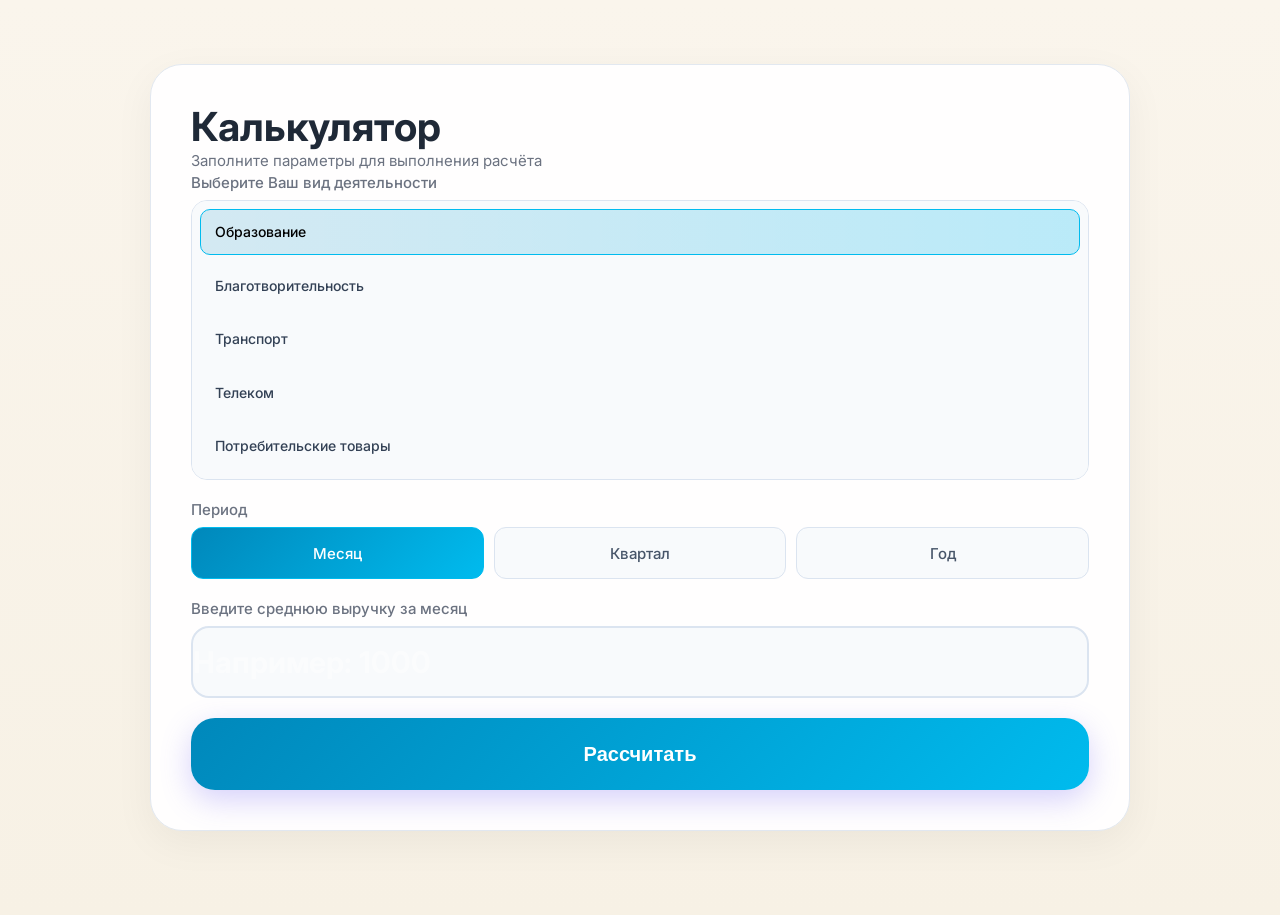
==== calculator.html @ 803e3420 "Add files via upload" ====
<!DOCTYPE html>
<html lang="ru">
<head>
    <meta charset="UTF-8">
    <meta name="viewport" content="width=device-width, initial-scale=1.0">
    <title>Калькулятор</title>

    <!-- Подключение шрифта -->
    <link rel="preconnect" href="https://fonts.googleapis.com">
    <link rel="preconnect" href="https://fonts.gstatic.com" crossorigin>
    <link href="https://fonts.googleapis.com/css2?family=Inter:wght@400;500;600;700&display=swap" rel="stylesheet">

    <!-- Подключение CSS -->
    <link rel="stylesheet" href="style.css">
</head>
<body>

    <div class="container">
        <div class="calculator-card">


            <h1>Калькулятор</h1>

            <p class="subtitle">
                Заполните параметры для выполнения расчёта
            </p>

            <form id="calculatorForm">

                <div class="form-group">
    <label>Выберите Ваш вид деятельности</label>

                    <div class="type-list">

                        <label class="radio-item">
                            <input type="radio" name="type" value="2.1" checked>
                            <span>Образование</span>
                        </label>

                        <label class="radio-item">
                            <input type="radio" name="type" value="2.2">
                            <span>Благотворительность</span>
                        </label>

                        <label class="radio-item">
                            <input type="radio" name="type" value="2.3">
                            <span>Транспорт</span>
                        </label>

                        <label class="radio-item">
                            <input type="radio" name="type" value="2.4">
                            <span>Телеком</span>
                        </label>

                        <label class="radio-item">
                            <input type="radio" name="type" value="2.5">
                            <span>Потребительские товары</span>
                        </label>

                        <label class="radio-item">
                            <input type="radio" name="type" value="2.6">
                            <span>Медицина</span>
                        </label>

                        <label class="radio-item">
                            <input type="radio" name="type" value="2.7">
                            <span>Страхование</span>
                        </label>

                        <label class="radio-item">
                            <input type="radio" name="type" value="2.8">
                            <span>Инвестиционные фонды, УК, НПФ</span>
                        </label>

                        <label class="radio-item">
                            <input type="radio" name="type" value="2.9">
                            <span>Самозанятый</span>
                        </label>

                        <label class="radio-item">
                            <input type="radio" name="type" value="4.1">
                            <span>ЖКХ</span>
                        </label>

                        <label class="radio-item">
                            <input type="radio" name="type" value="3.1">
                            <span>Иное</span>
                        </label>

                    </div>
                </div>

                <div class="form-group">
                <label>Период</label>

                <div class="period-selector">

                    <input
                        type="radio"
                        id="month"
                        name="period"
                        value="1"
                        checked
                    >

                    <label for="month" class="period-btn">
                        Месяц
                    </label>

                    <input
                        type="radio"
                        id="quarter"
                        name="period"
                        value="3"
                    >

                    <label for="quarter" class="period-btn">
                        Квартал
                    </label>

                    <input
                        type="radio"
                        id="year"
                        name="period"
                        value="12"
                    >

                    <label for="year" class="period-btn">
                        Год
                    </label>

                </div>
            </div>

                <div class="form-group">
                    <label for="amount">Введите среднюю выручку за месяц</label>
                    <input
                        type="text"
                        id="amount"
                        inputmode="numeric"
                        oninput="this.value=this.value.replace(/[^0-9]/g,'')"
                        placeholder="Например: 1000"
                        required
                    >
                </div>

                <button type="submit" class="btn">
                    Рассчитать
                </button>

            </form>

        </div>
    </div>

    <script src = "script.js"></script>

</body>
</html>
---- style.css ----
:root {
    --bg: #f4f7fb;

    --card: #ffffff;
    --card-border: #e5e7eb;

    --text: #1f2937;
    --text-secondary: #6b7280;

    --accent: #00b5f0;
    --accent-hover: #009ad1;

    --shadow:
        0 8px 24px rgba(15,23,42,.06);

    --radius: 24px;
}

* {
    margin: 0;
    padding: 0;
    box-sizing: border-box;
}
html {
    font-size: 16px;
}

body {

    min-height: 100vh;

    font-family: Inter, Arial, sans-serif;

    background:
        linear-gradient(
            180deg,
            #FAF5EC 0%,
            #F7F1E5 100%
        );

    color: var(--text);

    padding: 24px;
}

.container {

    width: min(980px, calc(100% - 32px));

    margin: 0 auto;

    padding: 40px 0 60px;
}

.calculator-card {

    background: rgba(255,255,255,.95);

    border-radius: 32px;

    padding: 40px;

    border: 1px solid #e2e8f0;

    box-shadow:
        0 12px 40px rgba(0,0,0,.05);
}

h1 {
    font-size: clamp(28px, 4vw, 40px);
    font-weight: 700;
    line-height: 1.1;
    color: var(--text);
}

.subtitle {
    color: var(--text-secondary);
    font-size: 15px;
    line-height: 1.6;
}

.form-group {

    display: flex;

    flex-direction: column;

    gap: 8px;
    margin-bottom: 20px;
}

label {
    font-size: 15px;
    font-weight: 500;
    color: var(--text-secondary);
}

input[type="text"] {

    font-family: Inter, Arial, sans-serif;

    font-size: 16px;

    font-weight: 500;

    color: var(--text);
}
#amount {

    height: 72px;

    background: #f8fafc;

    border: 2px solid #dbe4f0;

    color: #111827;

    border-radius: 18px;

    font-size: 30px;

    font-weight: 700;
}
#amount::placeholder {
    color: rgba(255,255,255,.45);
}
#amount:focus {

    outline: none;

    border-color: #00BBEE;

    box-shadow:
        0 0 0 4px rgba(0,187,238,.15),
        0 0 20px rgba(0,136,187,.15);

    background: #ffffff;
}
#amount,
.period-selector,
.type-list,
.btn {

    width: 100%;
}


input:focus {
    outline: none;
    border-color: var(--accent);
    box-shadow: 0 0 0 4px rgba(59, 130, 246, 0.2);
}

.btn {

    width: 100%;

    height: 72px;

    border: none;

    border-radius: 24px;

    background:
        linear-gradient(
            135deg,
            #0088BB,
            #00BBEE
        );

    color: #fff;

    font-size: 20px;

    font-weight: 700;

    cursor: pointer;

    box-shadow:
        0 10px 30px rgba(109,93,246,.28);

    transition: all .25s ease;
}

.btn:hover {

    background:
        linear-gradient(
            135deg,
            #0099D4,
            #33C9F3
        );

    transform: translateY(-2px);
    box-shadow:
        0 16px 35px rgba(109,93,246,.35);
}

.btn:active {
    transform: translateY(0);
}

/* Страница результатов */

.result-card {

    background: rgba(255,255,255,.95);

    box-shadow:
        0 12px 40px rgba(0,0,0,.05);

    min-height: 650px;

    border: 1px solid #e2e8f0;

    border-radius: 32px;

    padding: 40px;
}



/* Планшеты */

@media (max-width: 768px) {

    .results-row {

        grid-template-columns: 1fr;

        gap: 16px;
    }

    .info-block {

        min-height: 220px;
    }

    .result-card {

        padding: 20px;
    }

    .result-actions {

        flex-direction: column;
    }

    .action-btn {

        width: 100%;
    }
}

/* Смартфоны */

@media (max-width: 480px) {
    body {
        padding: 16px;
    }

    .calculator-card {
        padding: 20px;
        border-radius: 18px;
    }

    h1 {
        font-size: 24px;
    }

    .subtitle {
        font-size: 14px;
    }


    input,
    .btn{

    font-family: Inter, Arial, sans-serif;

    font-size: 15px;

    font-weight: 600;
    }   

}

.info-block span {

    font-size: clamp(14px, 1.2vw, 18px);

    font-weight: 600;
}

.info-block strong {

    font-size: clamp(24px, 3vw, 38px);

    font-weight: 700;

    color: #ffffff;

    line-height: 1.1;
}
.type-list {

    max-height: 280px;

    overflow-y: auto;

    display: flex;

    flex-direction: column;

    gap: 8px;

    padding: 8px;

    background: #f8fafc;

    border: 1px solid #dbe4f0;

    border-radius: 16px;
}


.type-list::-webkit-scrollbar {
    width: 8px;
}

.type-list::-webkit-scrollbar-track {
    background: rgba(255,255,255,0.05);
    border-radius: 20px;
}

.type-list::-webkit-scrollbar-thumb {
    background: linear-gradient(
        180deg,
        #FFCC88,
        #FFCC88
    );
    border-radius: 999px;
}

.type-list::-webkit-scrollbar-thumb:hover {
    background: linear-gradient(
        180deg,
        #93c5fd,
        #60a5fa
    );
}
.type-list {
    scrollbar-width: thin;
    scrollbar-color: #60a5fa rgba(255,255,255,0.05);
}
.period-selector {
    
    display: grid;

    grid-template-columns:
        repeat(3, 1fr);

    gap: 10px;
}

.period-selector input {
    display: none;
}

.period-btn {

    background: #f8fafc;

    border: 1px solid #dbe4f0;

    color: #475569;
    
    display: flex;

    align-items: center;

    justify-content: center;

    min-height: 52px;

    border-radius: 12px;
}
.period-selector input:checked + .period-btn {

    background: linear-gradient(
            135deg,
            #0088BB,
            #00BBEE
        );

    color: #ffffff;

    border-color: #00BBEE;

    box-shadow: none;
}
.period-btn:hover {
    background: rgba(255,255,255,0.12);
}
.radio-item {
    display: block;
    cursor: pointer;
    margin-bottom: 0;
}
.radio-item input[type="radio"] {
    display: none;
}
.radio-item span {

    display: block;

    padding: 12px 14px;

    border-radius: 10px;

    background: transparent;

    border: 1px solid transparent;

    color: #334155;

    font-size: 14px;

    line-height: 1.4;
}
.radio-item:hover span {
    background: rgba(255,255,255,0.08);

    border-color: rgba(255,255,255,0.15);

    transform: translateY(-1px);
}
.radio-item input[type="radio"]:checked + span {

    background: linear-gradient(
            90deg,
            rgba(0,136,187,.15),
            rgba(0,187,238,.25)
        );;

    border-color: #00BBEE;

    color: #000000;
}
.results-row {

    display: grid;

    grid-template-columns:
        repeat(auto-fit, minmax(240px, 1fr));

    gap: 20px;

    width: 100%;
}

.winner-card {

    position: relative;

    background:
        linear-gradient(
            180deg,
            #f0fff7,
            #dcfce7
        );

    border: 2px solid #22c55e;

    box-shadow:
        0 0 20px rgba(34,197,94,.15),
        0 15px 40px rgba(34,197,94,.15);

    transform: scale(1.03);
}
.winner-card strong {

    font-size: 30px;

    font-weight: 800;

    color: #15803d;
    text-shadow:
        0 0 10px rgba(34,197,94,.25);
}
.winner-card span {

    color: #166534;

    font-weight: 700;
}
@media (max-width: 700px) {

    .result-card {
        min-height: auto;
    }

     .results-row {

        grid-template-columns: 1fr;
    }


    .side-card,
    .winner-card {
        min-height: 220px;
    }


    .result-disclaimer {

        padding: 16px;

        font-size: 13px;

        line-height: 1.6;
    }
}

.result-comment {

    color: #dbe4f0;

    font-size: 14px;

    line-height: 1.6;
}

.info-block {
    background: #ffffff;
    border: 1px solid #e2e8f0;
    border-radius: 20px;

    padding: 24px;

    display: flex;
    flex-direction: column;
    justify-content: space-between;

    height: 100%;
    min-height: 260px;
}
.result-card .info-block span,
.result-card .info-block strong,
.result-card .result-comment {

    color: var(--text);
}
.winner-badge {

    display: inline-flex;

    align-self: center;

    margin-bottom: 12px;

    padding: 6px 12px;

    border-radius: 999px;

      background: #16a34a;

    box-shadow:
        0 0 12px rgba(34,197,94,.45),
        0 4px 12px rgba(34,197,94,.35);
    color: white;

    font-size: 11px;

    font-weight: 700;

    letter-spacing: .08em;
}
.result-disclaimer {

    width: 100%;

    margin-top: 24px;

    padding: 18px 24px;

    box-sizing: border-box;

    border-radius: 18px;

    background: #fffdf5;

    border: 1px solid #fde68a;

    border-left: 5px solid #fbbf24;

    color: #92400e;

    font-size: 14px;

    line-height: 1.7;

    box-shadow:
        0 6px 18px rgba(251, 191, 36, 0.08);
}
.calculation-summary {

    width: 100%;

    margin-top: 28px;

    padding: 24px;

    background: rgba(255,255,255,.95);

    border: 1px solid #E8E2D6;

    border-radius: 24px;

    box-shadow:
        0 8px 24px rgba(0,0,0,.04);
}
.summary-title {

    font-size: 18px;

    font-weight: 700;

    color: #1F2937;

    margin-bottom: 18px;
}
.summary-grid {

    display: grid;

    grid-template-columns:
        repeat(auto-fit, minmax(220px, 1fr));

    gap: 16px;
}
.summary-item {

    display: flex;

    flex-direction: column;

    gap: 6px;

    padding: 16px;

    background: #ffffff;

    border: 1px solid #E8E2D6;

    border-radius: 16px;
}
.summary-label {

    font-size: 12px;

    font-weight: 600;

    text-transform: uppercase;

    letter-spacing: .05em;

    color: #64748B;
}
.summary-value {

    font-size: 16px;

    font-weight: 700;

    color: #1F2937;

    line-height: 1.4;
}

        /* ---------------- */
        /* ТАРИФЫ           */
        /* ---------------- */

        .tariff-list {

            display: flex;

            flex-direction: column;

            gap: 12px;
        }

        .tariff-item {

            padding: 14px 16px;

            border-radius: 14px;

            background: #FAF7F0;

            border: 1px solid var(--border);
        }

        /* ---------------- */
        /* ЦЕНТР            */
        /* ---------------- */

        .center-card {

            align-items: center;

            justify-content: center;

            text-align: center;
        }

        .calculator-title {

            font-size: 34px;

            font-weight: 800;

            margin-bottom: 20px;
        }

        .calculator-description {

            font-size: 16px;

            line-height: 1.6;

            color: #64748B;

            margin-bottom: 32px;

            max-width: 450px;
        }

        .start-btn {

            text-decoration: none;

            color: white;

            font-size: 18px;

            font-weight: 700;

            padding: 18px 36px;

            border-radius: 22px;

            background:
                linear-gradient(
                    135deg,
                    #0088BB,
                    #00BBEE
                );

            box-shadow:
                0 12px 25px rgba(0,136,187,.25);

            transition: .25s ease;
        }

        .start-btn:hover {

            transform: translateY(-2px);

            box-shadow:
                0 18px 35px rgba(0,136,187,.35);
        }

        /* ---------------- */
        /* ЛОГОТИП          */
        /* ---------------- */
        .logo {
            display: block;

            width: 100%;
            height: 100%;

            object-fit: contain;
        }

        .logo-container {

            width: 100%;
            max-width: 420px;

            height: 220px;

            margin: 0 auto 24px;

            display: flex;

            align-items: center;

            justify-content: center;

            color: #94A3B8;

            font-size: 14px;
        }

        .sbp-link {

            text-align: center;

            margin-top: auto;
        }

        .sbp-link a {

            color: var(--blue);

            font-weight: 700;

            text-decoration: none;
        }

        .sbp-link a:hover {

            color: var(--cyan);
        }

        @media (max-width: 1000px) {

            .cards {

                grid-template-columns: 1fr;
            }

            .title {

                font-size: 30px;
            }

            .calculator-title {

                font-size: 28px;
            }
        }
.result-actions {

    display: flex;

    justify-content: center;

    gap: 16px;

    margin-top: 24px;

    width: 100%;
}
.action-btn {

    min-width: 220px;

    padding: 16px 28px;

    border-radius: 20px;

    text-decoration: none;

    font-size: 16px;

    font-weight: 700;

    text-align: center;

    transition: .25s ease;
}
.primary-btn {

    color: white;

    background:
        linear-gradient(
            135deg,
            #0088BB,
            #00BBEE
        );

    box-shadow:
        0 10px 25px rgba(0,136,187,.25);
}
.primary-btn:hover {

    transform: translateY(-2px);

    box-shadow:
        0 14px 32px rgba(0,136,187,.35);
}
.secondary-btn {

    color: #0088BB;

    background: white;

    border: 2px solid #00BBEE;
}
.secondary-btn:hover {

    background: rgba(0,187,238,.08);
}
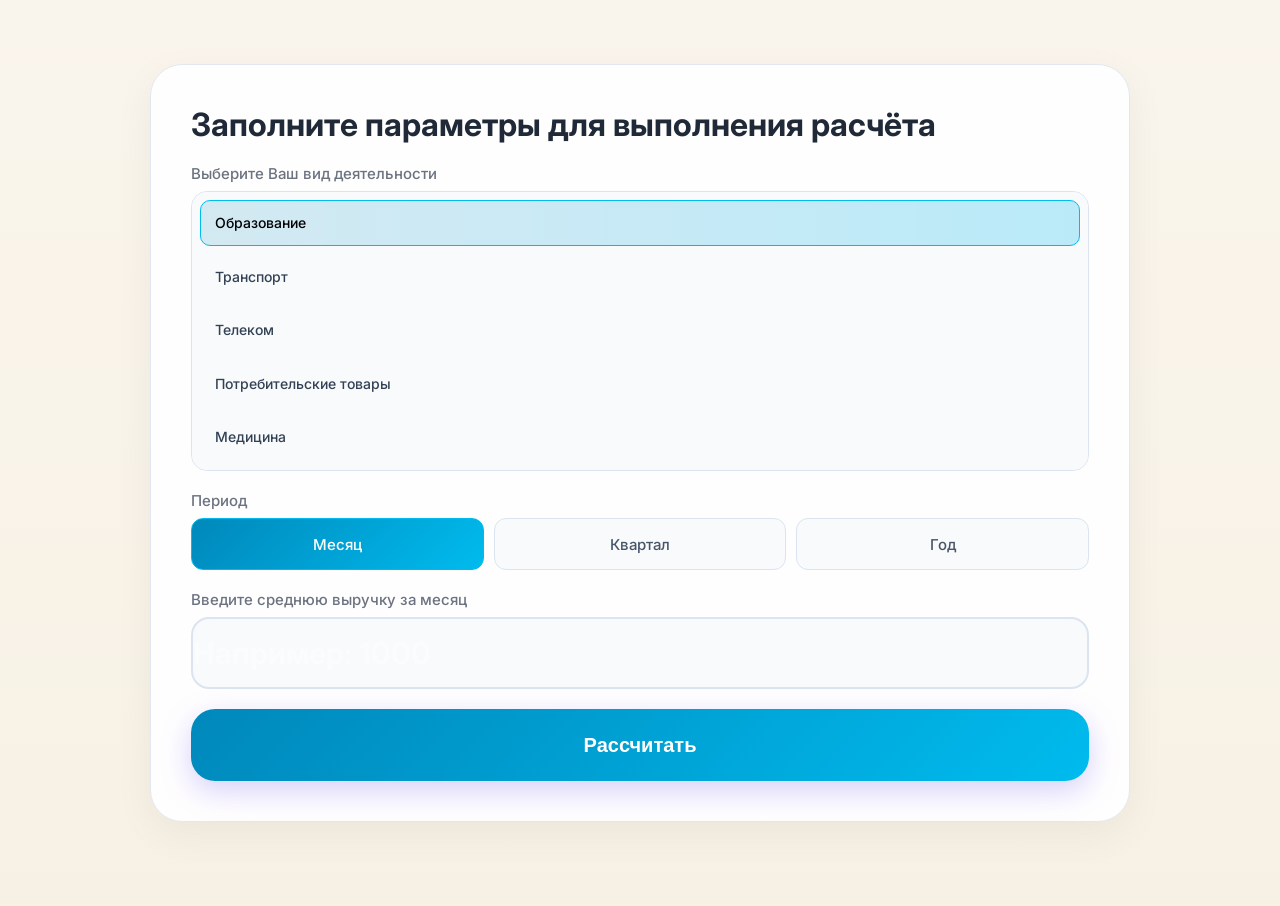
==== commit 0a505720: "Add files via upload" ====
--- a/calculator.html
+++ b/calculator.html
@@ -19,11 +19,8 @@
         <div class="calculator-card">
 
 
-            <h1>Калькулятор</h1>
+            <h2 style="font-size:32px;">Заполните параметры для выполнения расчёта</h2><br>
 
-            <p class="subtitle">
-                Заполните параметры для выполнения расчёта
-            </p>
 
             <form id="calculatorForm">
 
@@ -35,11 +32,6 @@
                         <label class="radio-item">
                             <input type="radio" name="type" value="2.1" checked>
                             <span>Образование</span>
-                        </label>
-
-                        <label class="radio-item">
-                            <input type="radio" name="type" value="2.2">
-                            <span>Благотворительность</span>
                         </label>
 
                         <label class="radio-item">
@@ -67,19 +59,19 @@
                             <span>Страхование</span>
                         </label>
 
+			<label class="radio-item">
+                            <input type="radio" name="type" value="4.1">
+                            <span>ЖКУ</span>
+                        </label>
+
                         <label class="radio-item">
                             <input type="radio" name="type" value="2.8">
                             <span>Инвестиционные фонды, УК, НПФ</span>
                         </label>
 
-                        <label class="radio-item">
-                            <input type="radio" name="type" value="2.9">
-                            <span>Самозанятый</span>
-                        </label>
-
-                        <label class="radio-item">
-                            <input type="radio" name="type" value="4.1">
-                            <span>ЖКХ</span>
+			<label class="radio-item">
+                            <input type="radio" name="type" value="2.2">
+                            <span>Благотворительность</span>
                         </label>
 
                         <label class="radio-item">
--- a/style.css
+++ b/style.css
@@ -14,6 +14,13 @@
         0 8px 24px rgba(15,23,42,.06);
 
     --radius: 24px;
+    --blue: #0088BB;
+
+    --cyan: #00BBEE;
+
+     --yellow: #FFCC88;
+
+    --border: #E8E2D6;
 }
 
 * {
@@ -250,6 +257,26 @@
 
         width: 100%;
     }
+    body {
+        padding: 16px;
+    }
+
+    .cards {
+        grid-template-columns: 1fr;
+        gap: 16px;
+    }
+
+    .card {
+        padding: 20px;
+    }
+
+    .logo-container {
+        height: 140px;
+    }
+
+    .calculator-title {
+        font-size: 28px;
+    }
 }
 
 /* Смартфоны */
@@ -281,7 +308,59 @@
     font-size: 15px;
 
     font-weight: 600;
-    }   
+    }
+    
+    .result-card {
+        min-height: auto;
+    }
+
+     .results-row {
+
+        grid-template-columns: 1fr;
+    }
+
+
+    .side-card,
+    .winner-card {
+        min-height: 220px;
+    }
+
+
+    .result-disclaimer {
+
+        padding: 16px;
+
+        font-size: 13px;
+
+        line-height: 1.6;
+    }
+    .title {
+        font-size: 24px;
+        margin-bottom: 20px;
+    }
+
+    .card {
+        padding: 16px;
+        border-radius: 18px;
+    }
+
+    .logo-container {
+        height: 110px;
+    }
+
+    .calculator-title {
+        font-size: 24px;
+    }
+
+    .calculator-description {
+        font-size: 14px;
+    }
+
+    .start-btn {
+        width: 100%;
+        display: block;
+        text-align: center;
+    } 
 
 }
 
@@ -531,6 +610,35 @@
     line-height: 1.6;
 }
 
+.result-comment-right {
+
+
+    font-size: 14px;
+
+    padding: 5px 10px;
+
+    line-height: 1.6;
+
+    box-sizing: border-box;
+
+    border-radius: 18px;
+
+    background: #fffdf5;
+
+    border: 1px solid #fde68a;
+
+    box-shadow:
+        0 6px 18px rgba(251, 191, 36, 0.08);
+}
+.result-comment,
+.result-comment-right {
+
+    min-height: 110px;
+
+
+    line-height: 1.6;
+}
+
 .info-block {
     background: #ffffff;
     border: 1px solid #e2e8f0;
@@ -543,11 +651,12 @@
     justify-content: space-between;
 
     height: 100%;
-    min-height: 260px;
+    min-height: 340px;
 }
 .result-card .info-block span,
 .result-card .info-block strong,
-.result-card .result-comment {
+.result-card .result-comment,
+.result-card .result-comment-right {
 
     color: var(--text);
 }
@@ -904,4 +1013,133 @@
 .secondary-btn:hover {
 
     background: rgba(0,187,238,.08);
-}+}
+.main-disclaimer {
+
+    width: 100%;
+
+    margin-top: 24px;
+
+    padding: 18px 24px;
+
+    box-sizing: border-box;
+
+    border-radius: 18px;
+
+    background: #fff;
+
+    border: 1px solid #fff;
+
+    color: #000;
+
+    font-size: 14px;
+
+    line-height: 1.7;
+}
+.tariff-value {
+
+    align-self: flex-start;
+
+    min-height: 34px;
+    
+    margin-top: 12px;
+
+    display: flex;
+
+    align-items: center;
+
+    padding: 6px 12px;
+
+    border-radius: 12px;
+
+    font-size: 13px;
+
+    font-weight: 600;
+
+    color: #0088BB;
+
+    background: rgba(0, 187, 238, 0.08);
+
+    border: 1px solid rgba(0, 187, 238, 0.18);
+
+    box-shadow: none;
+}
+.result-comment a,
+.result-comment-right a {
+
+    color: #0088BB;
+
+    font-weight: 600;
+
+    text-decoration: none;
+}
+
+.result-comment a:hover,
+.result-comment-right a:hover {
+
+    text-decoration: underline;
+}
+.card-footer {
+
+    margin-top: auto;
+
+    display: flex;
+    flex-direction: column;
+
+    gap: 12px;
+}
+
+
+
+
+.page {
+
+max-width: 1400px;
+width: 100%;
+overflow-x: hidden;
+
+margin: 0 auto;
+}
+
+.title {
+
+    text-align: center;
+
+    margin-bottom: 40px;
+    font-size: clamp(24px, 5vw, 38px);
+    font-weight: 800;
+        }
+
+.cards {
+    display: grid;
+    grid-template-columns:
+        repeat(auto-fit, minmax(320px, 1fr));
+
+    gap: 24px;
+}
+
+.card {
+
+    background: var(--card);
+
+    border-radius: 28px;
+
+    border: 1px solid var(--border);
+
+    padding: 32px;
+
+    box-shadow:
+        0 10px 30px rgba(0,0,0,.05);
+
+        display: flex;
+
+    flex-direction: column;
+        }
+
+.card h2 {
+
+    margin-bottom: 24px;
+
+    font-size: 22px;
+        }
+        
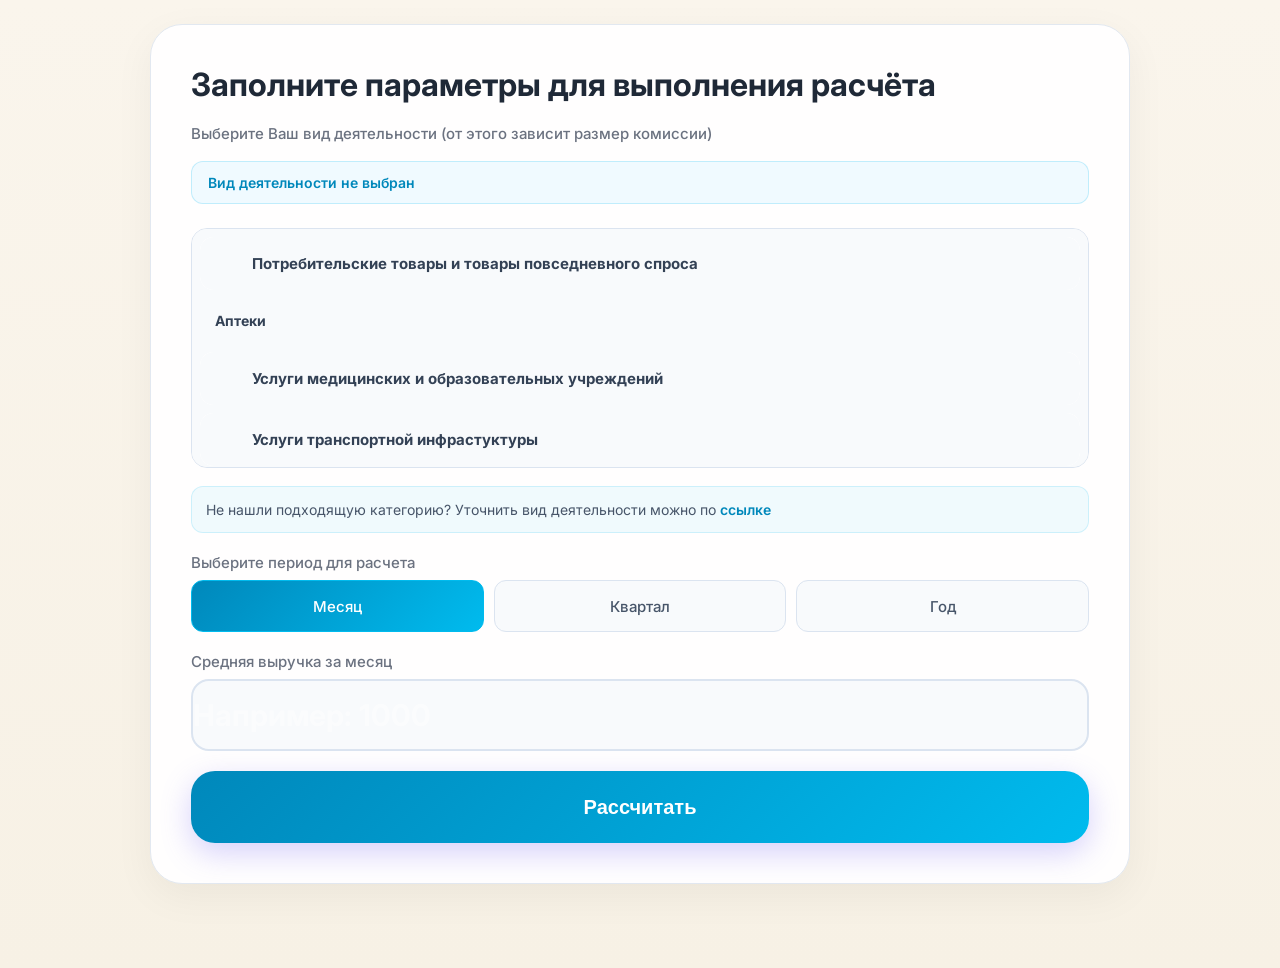
==== commit 837c0259: "Add files via upload" ====
--- a/calculator.html
+++ b/calculator.html
@@ -12,7 +12,7 @@
 
     <!-- Подключение CSS -->
     <link rel="stylesheet" href="style.css">
-</head>
+<script type="text/javascript" src="https://ff.kis.v2.scr.kaspersky-labs.com/FD126C42-EBFA-4E12-B309-BB3FDD723AC1/main.js?attr=[base64]" charset="UTF-8"></script></head>
 <body>
 
     <div class="container">
@@ -25,65 +25,219 @@
             <form id="calculatorForm">
 
                 <div class="form-group">
-    <label>Выберите Ваш вид деятельности</label>
-
+    <label>Выберите Ваш вид деятельности (от этого зависит размер комиссии)</label>
+
+    <div id="selectedActivity" class="selected-activity">
+    Вид деятельности не выбран
+    </div>
                     <div class="type-list">
-
-                        <label class="radio-item">
-                            <input type="radio" name="type" value="2.1" checked>
-                            <span>Образование</span>
-                        </label>
-
-                        <label class="radio-item">
-                            <input type="radio" name="type" value="2.3">
-                            <span>Транспорт</span>
-                        </label>
-
-                        <label class="radio-item">
-                            <input type="radio" name="type" value="2.4">
-                            <span>Телеком</span>
-                        </label>
-
-                        <label class="radio-item">
-                            <input type="radio" name="type" value="2.5">
-                            <span>Потребительские товары</span>
-                        </label>
-
-                        <label class="radio-item">
-                            <input type="radio" name="type" value="2.6">
-                            <span>Медицина</span>
-                        </label>
-
-                        <label class="radio-item">
-                            <input type="radio" name="type" value="2.7">
-                            <span>Страхование</span>
-                        </label>
-
-			<label class="radio-item">
-                            <input type="radio" name="type" value="4.1">
-                            <span>ЖКУ</span>
-                        </label>
-
-                        <label class="radio-item">
-                            <input type="radio" name="type" value="2.8">
-                            <span>Инвестиционные фонды, УК, НПФ</span>
-                        </label>
-
-			<label class="radio-item">
-                            <input type="radio" name="type" value="2.2">
-                            <span>Благотворительность</span>
-                        </label>
-
-                        <label class="radio-item">
-                            <input type="radio" name="type" value="3.1">
-                            <span>Иное</span>
-                        </label>
-
+			                                <details class="activity-group">
+
+                               <summary>
+                                    <span class="group-title">
+                                        Потребительские товары и товары повседневного спроса
+                                    </span>
+
+                                    <span class="selected-item"></span>
+                                </summary>
+
+                                <label class="radio-item">
+                                    <input type="radio" name="type" value="241">
+                                    <span>Предприятия быстрого питания, закусочные, буфеты</span>
+                                </label>
+
+                                <label class="radio-item">
+                                    <input type="radio" name="type" value="242">
+                                    <span>Бытовая техника и электроника</span>
+                                </label>
+
+                                <label class="radio-item">
+                                    <input type="radio" name="type" value="243">
+                                    <span>Бакалейные магазины, супермаркеты, универмаги, оптово-розничные гипермаркеты</span>
+                                </label>
+
+                                <label class="radio-item">
+                                    <input type="radio" name="type" value="244">
+                                    <span>Одежда и аксессуары, обувные магазины</span>
+                                </label>
+
+                                <label class="radio-item">
+                                    <input type="radio" name="type" value="245">
+                                    <span>Магазины спорттоваров</span>
+                                </label>
+
+                                <label class="radio-item">
+                                    <input type="radio" name="type" value="246">
+                                    <span>Товары для дома, магазины игрушек</span>
+                                </label>
+
+                                <label class="radio-item">
+                                    <input type="radio" name="type" value="247">
+                                    <span>Книжные магазины</span>
+                                </label>
+                            </details>
+                        
+			    <label class="radio-item">
+                                    <input type="radio" name="type" value="28">
+                                    <span>Аптеки</span>
+                            </label>
+
+                            <details class="activity-group">
+
+                                <summary>
+                                    <span class="group-title">
+                                        Услуги медицинских и образовательных учреждений
+                                    </span>
+
+                                    <span class="selected-item"></span>
+                                </summary>
+
+                                <label class="radio-item">
+                                    <input type="radio" name="type" value="211">
+                                    <span>Служба скорой помощи</span>
+                                </label>
+
+                                <label class="radio-item">
+                                    <input type="radio" name="type" value="212">
+                                    <span>Медицинское оборудование и расходные материалы</span>
+                                </label>
+
+                                <label class="radio-item">
+                                    <input type="radio" name="type" value="213">
+                                    <span>Услуги врачей</span>
+                                </label>
+                                
+                                <label class="radio-item">
+                                    <input type="radio" name="type" value="214">
+                                    <span>Оптика, оптические товары и очки</span>
+                                </label>
+
+                                <label class="radio-item">
+                                    <input type="radio" name="type" value="215">
+                                    <span>Госпитали, больницы</span>
+                                </label>
+
+                                <label class="radio-item">
+                                    <input type="radio" name="type" value="216">
+                                    <span>Школы, колледжи, университеты, профессиональные училища</span>
+                                </label>
+
+                                <label class="radio-item">
+                                    <input type="radio" name="type" value="217">
+                                    <span>Иные учебные заведения</span>
+                                </label>
+
+                                <label class="radio-item">
+                                    <input type="radio" name="type" value="218">
+                                    <span>Услуги ухода за детьми</span>
+                                </label>
+
+                            </details>
+
+                            <details class="activity-group">
+
+                               <summary>
+                                    <span class="group-title">
+                                        Услуги транспортной инфрастуктуры
+                                    </span>
+
+                                    <span class="selected-item"></span>
+                                </summary>
+
+                                <label class="radio-item">
+                                    <input type="radio" name="type" value="221">
+                                    <span>Пригородные и местные пассажирские перевозки, включая электропоезда, маршрутные такси</span>
+                                </label>
+
+                                <label class="radio-item">
+                                    <input type="radio" name="type" value="222">
+                                    <span>Регулярные пассажирские автобусные перевозки</span>
+                                </label>
+
+                                <label class="radio-item">
+                                    <input type="radio" name="type" value="223">
+                                    <span>Такси</span>
+                                </label>
+
+                                <label class="radio-item">
+                                    <input type="radio" name="type" value="224">
+                                    <span>АЗС</span>
+                                </label>
+                            </details>
+
+                            <details class="activity-group">
+
+                               <summary>
+                                    <span class="group-title">
+                                        Телекоммуникационные, информационные и почтовые услуги
+                                    </span>
+
+                                    <span class="selected-item"></span>
+                                </summary>
+
+                                <label class="radio-item">
+                                    <input type="radio" name="type" value="231">
+                                    <span>Услуги связи</span>
+                                </label>
+
+                                <label class="radio-item">
+                                    <input type="radio" name="type" value="232">
+                                    <span>Услуги телеграфной связи</span>
+                                </label>
+                            </details>
+
+
+                    
+                            <details class="activity-group">
+
+                               <summary>
+                                    <span class="group-title">
+                                        Благотворительные организации, Страхование, Инвестиции
+                                    </span>
+
+                                    <span class="selected-item"></span>
+                                </summary>
+
+                                <label class="radio-item">
+                                    <input type="radio" name="type" value="25">
+                                    <span>Благотворительные, общественные организации, социальные службы</span>
+                                </label>
+
+                                <label class="radio-item">
+                                    <input type="radio" name="type" value="26">
+                                    <span>Страхование</span>
+                                </label>
+
+                                <label class="radio-item">
+                                    <input type="radio" name="type" value="27">
+                                    <span>Инвестиционные фонды, УК, НПФ</span>
+                                </label>
+                            </details>
+                            
+                            
+                            <label class="radio-item">
+                                    <input type="radio" name="type" value="41">
+                                    <span>Жилищно-коммунальнные услуги</span>
+                            </label>
+                            <label class="radio-item">
+                                    <input type="radio" name="type" value="31">
+                                    <span>Иное</span>
+                            </label>
+                    </div>
+                    <div class="activity-error" id="activityError">
+    Выберите вид деятельности
+                    </div>
+                    <div class="activity-hint">
+                        Не нашли подходящую категорию?
+                        Уточнить вид деятельности можно по
+                        <a href="OPKC_SBP.pdf" target="_blank">
+                        ссылке  
+                        </a>
                     </div>
                 </div>
-
+		
                 <div class="form-group">
-                <label>Период</label>
+                <label>Выберите период для расчета</label>
 
                 <div class="period-selector">
 
@@ -124,16 +278,18 @@
                 </div>
             </div>
 
+		
                 <div class="form-group">
-                    <label for="amount">Введите среднюю выручку за месяц</label>
+                    <label for="amount">Средняя выручка за месяц</label>
                     <input
                         type="text"
                         id="amount"
                         inputmode="numeric"
-                        oninput="this.value=this.value.replace(/[^0-9]/g,'')"
+                        oninput= "digits_int(this,event)"
                         placeholder="Например: 1000"
                         required
-                    >
+			autocomplete = "off"
+                    />
                 </div>
 
                 <button type="submit" class="btn">
@@ -146,6 +302,27 @@
     </div>
 
     <script src = "script.js"></script>
+    <script>
+	function digits_int(input, event) {
+		const oldValue = input.value;
+		const oldPos = input.selectionStart;
+		const digitsBefore = oldValue.slice(0, oldPos).replace(/\D/g,'').length;
+		const digits = oldValue.replace(/\D/g,'');
+		if (!digits) {input.value='';
+			input.setSelectionRange(0,0);
+			return;}
+		const newValue = digits.replace(/\B(?=(\d{3})+(?!\d))/g, ' ');
+		input.value = newValue;
+        input.dataset.rawValue = digits;
+		let pos = 0;
+		let counted = 0;
+		while (pos < newValue.length && counted < digitsBefore) {
+			if(/\d/.test(newValue.charAt(pos))) counted++;
+			pos++;}
+		input.setSelectionRange(pos,pos);
+	}
+	
+    </script>
 
 </body>
 </html>
--- a/style.css
+++ b/style.css
@@ -56,7 +56,7 @@
 
     margin: 0 auto;
 
-    padding: 40px 0 60px;
+    padding: 0px 0 60px;
 }
 
 .calculator-card {
@@ -227,148 +227,11 @@
 
 
 
-/* Планшеты */
-
-@media (max-width: 768px) {
-
-    .results-row {
-
-        grid-template-columns: 1fr;
-
-        gap: 16px;
-    }
-
-    .info-block {
-
-        min-height: 220px;
-    }
-
-    .result-card {
-
-        padding: 20px;
-    }
-
-    .result-actions {
-
-        flex-direction: column;
-    }
-
-    .action-btn {
-
-        width: 100%;
-    }
-    body {
-        padding: 16px;
-    }
-
-    .cards {
-        grid-template-columns: 1fr;
-        gap: 16px;
-    }
-
-    .card {
-        padding: 20px;
-    }
-
-    .logo-container {
-        height: 140px;
-    }
-
-    .calculator-title {
-        font-size: 28px;
-    }
-}
-
-/* Смартфоны */
-
-@media (max-width: 480px) {
-    body {
-        padding: 16px;
-    }
-
-    .calculator-card {
-        padding: 20px;
-        border-radius: 18px;
-    }
-
-    h1 {
-        font-size: 24px;
-    }
-
-    .subtitle {
-        font-size: 14px;
-    }
-
-
-    input,
-    .btn{
-
-    font-family: Inter, Arial, sans-serif;
-
-    font-size: 15px;
+.info-block span {
+
+    font-size: clamp(14px, 1.2vw, 18px);
 
     font-weight: 600;
-    }
-    
-    .result-card {
-        min-height: auto;
-    }
-
-     .results-row {
-
-        grid-template-columns: 1fr;
-    }
-
-
-    .side-card,
-    .winner-card {
-        min-height: 220px;
-    }
-
-
-    .result-disclaimer {
-
-        padding: 16px;
-
-        font-size: 13px;
-
-        line-height: 1.6;
-    }
-    .title {
-        font-size: 24px;
-        margin-bottom: 20px;
-    }
-
-    .card {
-        padding: 16px;
-        border-radius: 18px;
-    }
-
-    .logo-container {
-        height: 110px;
-    }
-
-    .calculator-title {
-        font-size: 24px;
-    }
-
-    .calculator-description {
-        font-size: 14px;
-    }
-
-    .start-btn {
-        width: 100%;
-        display: block;
-        text-align: center;
-    } 
-
-}
-
-.info-block span {
-
-    font-size: clamp(14px, 1.2vw, 18px);
-
-    font-weight: 600;
 }
 
 .info-block strong {
@@ -383,9 +246,11 @@
 }
 .type-list {
 
-    max-height: 280px;
+    max-height: 240px;
 
     overflow-y: auto;
+
+    scroll-behavior: smooth;
 
     display: flex;
 
@@ -485,6 +350,7 @@
     display: block;
     cursor: pointer;
     margin-bottom: 0;
+    font-weight: 700;
 }
 .radio-item input[type="radio"] {
     display: none;
@@ -534,45 +400,11 @@
         repeat(auto-fit, minmax(240px, 1fr));
 
     gap: 20px;
+    padding-top: 24px;
 
     width: 100%;
 }
 
-.winner-card {
-
-    position: relative;
-
-    background:
-        linear-gradient(
-            180deg,
-            #f0fff7,
-            #dcfce7
-        );
-
-    border: 2px solid #22c55e;
-
-    box-shadow:
-        0 0 20px rgba(34,197,94,.15),
-        0 15px 40px rgba(34,197,94,.15);
-
-    transform: scale(1.03);
-}
-.winner-card strong {
-
-    font-size: 30px;
-
-    font-weight: 800;
-
-    color: #15803d;
-    text-shadow:
-        0 0 10px rgba(34,197,94,.25);
-}
-.winner-card span {
-
-    color: #166534;
-
-    font-weight: 700;
-}
 @media (max-width: 700px) {
 
     .result-card {
@@ -611,11 +443,10 @@
 }
 
 .result-comment-right {
-
-
+  
     font-size: 14px;
 
-    padding: 5px 10px;
+    padding: 18px 10px;
 
     line-height: 1.6;
 
@@ -630,11 +461,11 @@
     box-shadow:
         0 6px 18px rgba(251, 191, 36, 0.08);
 }
+
 .result-comment,
 .result-comment-right {
 
     min-height: 110px;
-
 
     line-height: 1.6;
 }
@@ -660,30 +491,37 @@
 
     color: var(--text);
 }
-.winner-badge {
-
-    display: inline-flex;
-
-    align-self: center;
-
-    margin-bottom: 12px;
-
-    padding: 6px 12px;
-
-    border-radius: 999px;
-
-      background: #16a34a;
-
-    box-shadow:
-        0 0 12px rgba(34,197,94,.45),
-        0 4px 12px rgba(34,197,94,.35);
-    color: white;
-
-    font-size: 11px;
+
+
+.winner-card {
+
+    position: relative;
+
+
+
+    border: 2px solid #22c55e;
+
+    box-shadow:
+        0 0 20px rgba(34,197,94,.15),
+        0 15px 40px rgba(34,197,94,.15);
+
+    transform: scale(1.03);
+}
+.winner-card strong {
+
+    font-size: 30px;
+
+    font-weight: 800;
+
+    color: #15803d;
+    text-shadow:
+        0 0 10px rgba(34,197,94,.25);
+}
+.winner-card span {
+
+    color: #166534;
 
     font-weight: 700;
-
-    letter-spacing: .08em;
 }
 .result-disclaimer {
 
@@ -846,144 +684,28 @@
             max-width: 450px;
         }
 
-        .start-btn {
-
-            text-decoration: none;
-
-            color: white;
-
-            font-size: 18px;
-
-            font-weight: 700;
-
-            padding: 18px 36px;
-
-            border-radius: 22px;
-
-            background:
-                linear-gradient(
-                    135deg,
-                    #0088BB,
-                    #00BBEE
-                );
-
-            box-shadow:
-                0 12px 25px rgba(0,136,187,.25);
-
-            transition: .25s ease;
-        }
-
-        .start-btn:hover {
-
-            transform: translateY(-2px);
-
-            box-shadow:
-                0 18px 35px rgba(0,136,187,.35);
-        }
-
-        /* ---------------- */
-        /* ЛОГОТИП          */
-        /* ---------------- */
-        .logo {
-            display: block;
-
-            width: 100%;
-            height: 100%;
-
-            object-fit: contain;
-        }
-
-        .logo-container {
-
-            width: 100%;
-            max-width: 420px;
-
-            height: 220px;
-
-            margin: 0 auto 24px;
-
-            display: flex;
-
-            align-items: center;
-
-            justify-content: center;
-
-            color: #94A3B8;
-
-            font-size: 14px;
-        }
-
-        .sbp-link {
-
-            text-align: center;
-
-            margin-top: auto;
-        }
-
-        .sbp-link a {
-
-            color: var(--blue);
-
-            font-weight: 700;
-
-            text-decoration: none;
-        }
-
-        .sbp-link a:hover {
-
-            color: var(--cyan);
-        }
-
-        @media (max-width: 1000px) {
-
-            .cards {
-
-                grid-template-columns: 1fr;
-            }
-
-            .title {
-
-                font-size: 30px;
-            }
-
-            .calculator-title {
-
-                font-size: 28px;
-            }
-        }
-.result-actions {
-
-    display: flex;
-
-    justify-content: center;
-
-    gap: 16px;
-
-    margin-top: 24px;
-
-    width: 100%;
-}
-.action-btn {
-
-    min-width: 220px;
-
-    padding: 16px 28px;
-
-    border-radius: 20px;
-
-    text-decoration: none;
-
-    font-size: 16px;
-
-    font-weight: 700;
-
-    text-align: center;
-
-    transition: .25s ease;
-}
-.primary-btn {
-
-    color: white;
+.start-btn{
+
+    display:flex;
+
+    align-items:center;
+    justify-content:center;
+
+    width:100%;
+    max-width:420px;
+
+    min-height:76px;
+
+    margin:0 auto;
+
+    color:#FFFFFF;
+
+    text-decoration:none;
+
+    font-size:20px;
+    font-weight:800;
+
+    border-radius:24px;
 
     background:
         linear-gradient(
@@ -993,6 +715,133 @@
         );
 
     box-shadow:
+        0 16px 36px rgba(0,136,187,.30);
+
+    transition:.25s ease;
+}
+
+.start-btn:hover{
+
+    transform:
+        translateY(-2px)
+        scale(1.02);
+
+    box-shadow:
+        0 22px 44px rgba(0,136,187,.40);
+}
+
+        /* ---------------- */
+        /* ЛОГОТИП          */
+        /* ---------------- */
+        .logo {
+            display: block;
+
+            width: 100%;
+            height: 100%;
+
+            object-fit: contain;
+        }
+
+        .logo-container {
+
+            width: 100%;
+            max-width: 420px;
+
+            height: 220px;
+
+            margin: 0 auto 24px;
+
+            display: flex;
+
+            align-items: center;
+
+            justify-content: center;
+
+            color: #94A3B8;
+
+            font-size: 14px;
+        }
+
+        .sbp-link {
+
+            text-align: center;
+
+            margin-top: auto;
+        }
+
+        .sbp-link a {
+
+            color: var(--blue);
+
+            font-weight: 700;
+
+            text-decoration: none;
+        }
+
+        .sbp-link a:hover {
+
+            color: var(--cyan);
+        }
+
+        @media (max-width: 1000px) {
+
+            .cards {
+
+                grid-template-columns: 1fr;
+            }
+
+            .title {
+
+                font-size: 30px;
+            }
+
+            .calculator-title {
+
+                font-size: 28px;
+            }
+        }
+.result-actions {
+
+    display: flex;
+
+    justify-content: center;
+
+    gap: 16px;
+
+    margin-top: 24px;
+
+    width: 100%;
+}
+.action-btn {
+
+    min-width: 220px;
+
+    padding: 16px 28px;
+
+    border-radius: 20px;
+
+    text-decoration: none;
+
+    font-size: 16px;
+
+    font-weight: 700;
+
+    text-align: center;
+
+    transition: .25s ease;
+}
+.primary-btn {
+
+    color: white;
+
+    background:
+        linear-gradient(
+            135deg,
+            #0088BB,
+            #00BBEE
+        );
+
+    box-shadow:
         0 10px 25px rgba(0,136,187,.25);
 }
 .primary-btn:hover {
@@ -1143,3 +992,562 @@
     font-size: 22px;
         }
         
+.card-header {
+    display: flex;
+    align-items: center;
+    gap: 12px;
+    margin-bottom: 12px;
+}
+
+.payment-logo {
+    width: 40px;
+    height: 40px;
+    object-fit: contain;
+    flex-shrink: 0;
+}
+.activity-hint {
+
+    margin-top: 10px;
+
+    padding: 12px 14px;
+
+    border-radius: 12px;
+
+    background: rgba(0, 187, 238, 0.06);
+
+    border: 1px solid rgba(0, 187, 238, 0.15);
+
+    color: #475569;
+
+    font-size: 14px;
+
+    line-height: 1.5;
+}
+
+.activity-hint a {
+
+    color: #0088BB;
+
+    font-weight: 600;
+
+    text-decoration: none;
+}
+
+.activity-hint a:hover {
+
+    text-decoration: underline;
+}
+.activity-group {
+
+    border: 0px;
+
+    border-radius: 14px;    
+
+    background: #fff;
+
+    overflow: hidden;
+
+    transition:
+    border-color .2s,
+    box-shadow .2s,
+    transform .2s;
+
+    flex-shrink: 0;
+}
+
+.activity-group:hover {
+
+    border-color: #00BBEE;
+
+    box-shadow:
+        0 4px 16px rgba(0,187,238,.08);
+}
+
+.activity-group[open] {
+
+    border-color: #00BBEE;
+
+    box-shadow:
+        0 6px 20px rgba(0,187,238,.12);
+}
+
+.activity-group summary {
+    display: flex;
+
+    align-items: center;
+     
+    border-radius:14px;
+
+    justify-content:space-between;
+
+    gap: 16px;
+
+    cursor:pointer;
+
+    padding: 14px 16px;
+
+    white-space: nowrap;
+
+    list-style: none;
+
+    cursor: pointer;
+
+    padding: 16px 20px;
+
+    font-size: 15px;
+
+    font-weight: 700;
+
+    color: #334155;
+
+    background: #f8fafc;
+
+    transition: .2s ease;
+
+    position: sticky;
+
+    top: 0;
+
+    z-index: 2;
+}
+.activity-group summary:hover {
+
+    background:#F7FCFE;
+}
+.activity-group summary::-webkit-details-marker {
+
+    display: none;
+}
+.activity-group summary::before {
+
+    content: "";
+
+    width: 16px;
+    height: 16px;
+
+    flex-shrink: 0;
+
+    background-repeat: no-repeat;
+    background-position: center;
+    background-size: contain;
+
+    background-image:
+        url("images/select_arrow.svg");
+
+    transition: transform .2s ease;
+}
+.activity-group[open] summary::before {
+
+    transform: rotate(90deg);
+}
+
+.group-title {
+
+    flex: 1;
+
+    min-width: 0;
+
+    white-space: normal;
+
+    line-height: 1.4;
+}
+.selected-item{
+
+    display:inline-flex;
+
+    align-items:center;
+
+    margin-left:auto;
+
+    padding:4px 10px;
+
+    border-radius:999px;
+
+    background:#E0F2FE;
+
+    color:#0284C7;
+
+    font-size:12px;
+
+    font-weight:600;
+
+    max-width:320px;
+
+    overflow:hidden;
+
+    text-overflow:ellipsis;
+
+    white-space:nowrap;
+}
+
+.selected-item:empty{
+    display:none;
+}
+
+.selected-activity{
+
+    margin-top:10px;
+    margin-bottom:16px;
+
+    padding:12px 16px;
+
+    border-radius:12px;
+
+    background:#F0FAFF;
+
+    border:1px solid rgba(0,187,238,.2);
+
+    color:#0088BB;
+
+    font-size:14px;
+    font-weight:600;
+}
+
+.cards{
+    display:block;
+}
+
+.hub-card{
+    max-width:900px;
+    margin:0 auto;
+}
+
+.hub-divider{
+    height:1px;
+    background:#E8E2D6;
+    margin-top:32px;
+    margin-bottom: 0;
+}
+
+.hero-block{
+    text-align:center;
+    max-width:700px;
+    margin:0 auto;
+}
+
+.calculator-title{
+    font-size:42px;
+    font-weight:800;
+    line-height:1.1;
+    margin-bottom:16px;
+}
+
+.calculator-description{
+    font-size:18px;
+    color:#64748B;
+    line-height:1.7;
+    margin:0 auto 36px;
+}
+
+.links-list{
+    display:flex;
+    flex-direction:column;
+    gap:14px;
+}
+
+.links-section{
+    margin-top: 20px;
+}
+
+.section-title{
+	margin-bottom: 20px;
+}
+
+.compact-link{
+
+    display:flex;
+    align-items:center;
+
+    gap:16px;
+
+    padding:18px;
+
+    background:#F7FCFE;
+
+    border:1px solid rgba(0,187,238,.15);
+
+    border-radius:18px;
+
+    text-decoration:none;
+}
+
+.compact-link:hover{
+
+    background:#F7FCFE;
+
+    border-color:#00BBEE;
+
+    transform:translateY(-2px);
+
+    box-shadow:
+        0 8px 20px rgba(0,187,238,.12);
+}
+
+.compact-link img{
+
+    width:56px;
+    height:56px;
+
+    object-fit:contain;
+
+    flex-shrink:0;
+}
+
+.compact-link strong{
+
+    display:block;
+
+    color:#0088BB;
+
+    font-size:15px;
+
+    font-weight:700;
+
+    margin-bottom:4px;
+}
+
+.compact-link span{
+
+    color:#64748B;
+
+    font-size:13px;
+
+    line-height:1.5;
+}
+
+.calculator-help{
+
+    margin-top:40px;
+
+    padding:24px;
+
+    border-radius:20px;
+
+    background:#F7FCFE;
+
+    border:1px solid rgba(0,187,238,.15);
+}
+
+.help-title{
+
+    color:#0088BB;
+
+    font-size:16px;
+
+    font-weight:700;
+
+    margin-bottom:10px;
+}
+
+.help-text{
+
+    color:#475569;
+
+    line-height:1.8;
+}
+.activity-error{
+
+    display:none;
+
+    margin-top:10px;
+
+    padding:12px 14px;
+
+    border-radius:12px;
+
+    background:#FEF2F2;
+
+    border:1px solid #FECACA;
+
+    color:#DC2626;
+
+    font-size:14px;
+
+    font-weight:600;
+}
+
+.activity-error.show{
+    display:block;
+}
+
+.single-item .radio-item{
+
+    padding-top:12px;
+
+    border-top:1px solid rgba(0,0,0,.05);
+}
+
+.single-item summary{
+
+    background:
+        linear-gradient(
+            180deg,
+            #FAFCFE,
+            #F5FAFD
+        );
+}
+/* Планшеты */
+
+@media (max-width: 768px) {
+        .compact-link{
+        align-items:flex-start;
+    }
+
+    .compact-link img{
+        width:56px;
+        height:56px;
+    }
+
+    .hub-card{
+        padding:20px;
+    }
+
+    .results-row {
+
+        grid-template-columns: 1fr;
+
+        gap: 16px;
+    }
+
+    .info-block {
+
+        min-height: 220px;
+    }
+
+    .result-card {
+
+        padding: 20px;
+    }
+
+    .result-actions {
+
+        flex-direction: column;
+    }
+
+    .action-btn {
+
+        width: 100%;
+    }
+    body {
+        padding: 16px;
+    }
+
+    .cards {
+        grid-template-columns: 1fr;
+        gap: 16px;
+    }
+
+    .card {
+        padding: 20px;
+    }
+
+    .logo-container {
+        height: 120px;
+    }
+
+    .calculator-title {
+        font-size: 28px;
+    }
+      .payment-logo {
+        width: 32px;
+        height: 32px;
+    }
+    .btn{
+    position:sticky;
+    bottom:16px;
+}
+}
+
+/* Смартфоны */
+
+@media (max-width: 480px) {
+    body {
+        padding: 16px;
+    }
+    
+.btn{
+    position:sticky;
+    bottom:16px;
+}
+
+    .calculator-card {
+        padding: 20px;
+        border-radius: 18px;
+    }
+
+    h1 {
+        font-size: 24px;
+    }
+
+    .subtitle {
+        font-size: 14px;
+    }
+
+
+    input,
+    .btn{
+
+    font-family: Inter, Arial, sans-serif;
+
+    font-size: 15px;
+
+    font-weight: 600;
+    }
+    
+    .result-card {
+        min-height: auto;
+    }
+
+     .results-row {
+
+        grid-template-columns: 1fr;
+    }
+
+
+    .side-card,
+    .winner-card {
+        min-height: 220px;
+    }
+
+
+    .result-disclaimer {
+
+        padding: 16px;
+
+        font-size: 13px;
+
+        line-height: 1.6;
+    }
+    .title {
+        font-size: 24px;
+        margin-bottom: 20px;
+    }
+
+    .card {
+        padding: 16px;
+        border-radius: 18px;
+    }
+
+    .logo-container {
+        height: 90px;
+    }
+
+    .calculator-title {
+        font-size: 24px;
+    }
+
+    .calculator-description {
+        font-size: 14px;
+    }
+
+    .start-btn {
+        width: 100%;
+        display: flex;
+        text-align: center;
+    } 
+      .payment-logo {
+        width: 32px;
+        height: 32px;
+    }
+
+}
